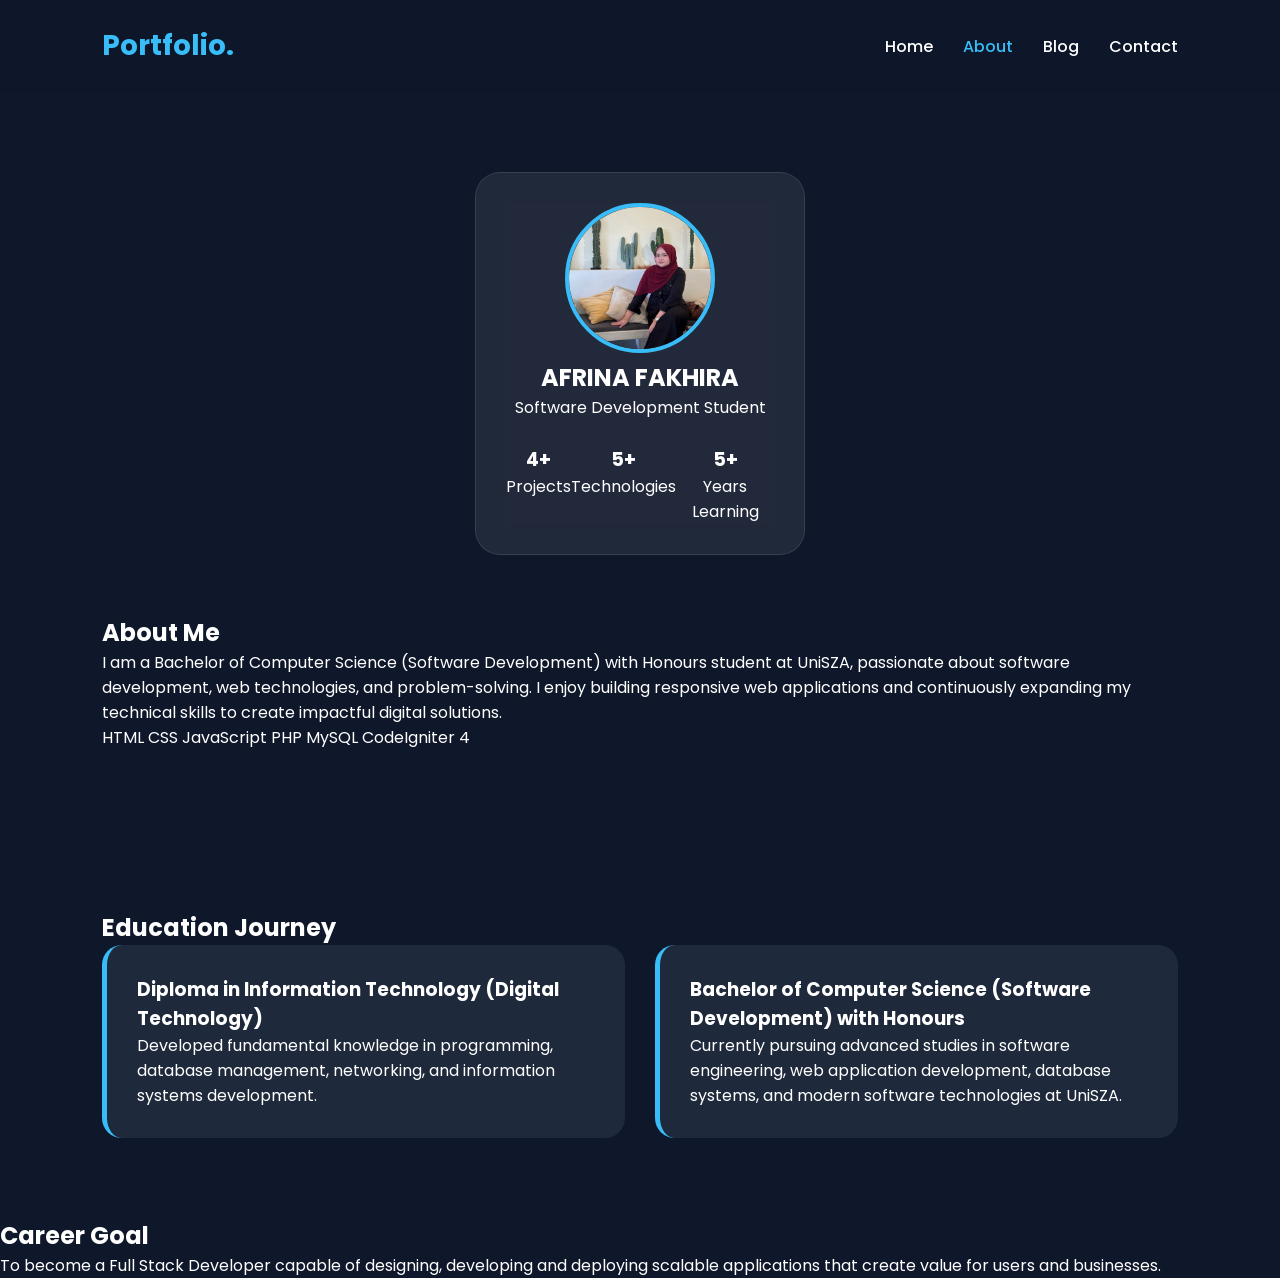
==== about.html @ d868dbea "Update about.html" ====
<!DOCTYPE html>
<html lang="en">
<head>
<meta charset="UTF-8">
<meta name="viewport" content="width=device-width, initial-scale=1.0">
<title>About Me</title>

<link rel="stylesheet" href="css/style.css">

<link href="https://fonts.googleapis.com/css2?family=Poppins:wght@300;400;500;600;700&display=swap" rel="stylesheet">

</head>
<body>

<nav class="navbar">
    <div class="logo">Portfolio.</div>

    <ul>
        <li><a href="index.html">Home</a></li>
        <li><a href="about.html" class="active">About</a></li>
        <li><a href="blog.html">Blog</a></li>
        <li><a href="contact.html">Contact</a></li>
    </ul>
</nav>

<section class="about-hero">

    <div class="profile-card">

        <img src="images/profile.jpg" alt="Profile">

        <h2>AFRINA FAKHIRA</h2>

        <span>Software Development Student</span>

        <div class="stats">

            <div>
                <h3>4+</h3>
                <p>Projects</p>
            </div>

            <div>
                <h3>5+</h3>
                <p>Technologies</p>
            </div>

            <div>
                <h3>5+</h3>
                <p>Years Learning</p>
            </div>

        </div>

    </div>

    <div class="about-content">

        <h1>About Me</h1>

        <p>
             I am a Bachelor of Computer Science (Software Development)
            with Honours student at UniSZA, passionate about software
            development, web technologies, and problem-solving. I enjoy
            building responsive web applications and continuously
            expanding my technical skills to create impactful digital
            solutions.
        </p>

        <div class="skills">

            <span>HTML</span>
            <span>CSS</span>
            <span>JavaScript</span>
            <span>PHP</span>
            <span>MySQL</span>
            <span>CodeIgniter 4</span>

        </div>

    </div>

</section>

<section class="journey">

    <h2>Education Journey</h2>

    <div class="timeline">

        <div class="timeline-item">
            <h3>Diploma in Information Technology (Digital Technology)</h3>
            <p>
                Developed fundamental knowledge in programming,
                database management, networking, and information
                systems development.
            </p>
        </div>

        <div class="timeline-item">
             <h3>Bachelor of Computer Science (Software Development) with Honours</h3>
            <p>
                Currently pursuing advanced studies in software
                engineering, web application development, database
                systems, and modern software technologies at UniSZA.
            </p>
        </div>

    </div>

</section>

<section class="goal-section">

    <div class="goal-card">

        <h2>Career Goal</h2>

        <p>
            To become a Full Stack Developer capable of designing,
            developing and deploying scalable applications that create
            value for users and businesses.
        </p>

    </div>

</section>
<script>
function toggleDarkMode() {
    document.body.classList.toggle("dark");
}
</script>
    <link rel="stylesheet" href="css/style.css">
</body>
</html>
---- css/style.css ----
/* =========================
   GLOBAL RESET
========================= */
*{
    margin:0;
    padding:0;
    box-sizing:border-box;
    font-family:'Poppins',sans-serif;
}

html{
    scroll-behavior:smooth;
}

body{
    background:#0f172a;
    color:white;
    min-height:100vh;
    transition: all 0.3s ease;
}

/* =========================
   NAVBAR
========================= */
.navbar{
    display:flex;
    justify-content:space-between;
    align-items:center;
    padding:25px 8%;
    position:sticky;
    top:0;
    background:rgba(15,23,42,0.9);
    backdrop-filter:blur(10px);
    z-index:1000;
}

.logo{
    font-size:28px;
    font-weight:700;
    color:#38bdf8;
}

.navbar ul{
    display:flex;
    list-style:none;
    gap:30px;
    align-items:center;
}

.navbar ul li a{
    text-decoration:none;
    color:white;
    font-weight:500;
    transition:0.3s;
}

.navbar ul li a:hover,
.navbar ul li a.active{
    color:#38bdf8;
}

/* DARK BUTTON */
.dark-btn{
    background: none;
    border: none;
    color: white;
    font-size: 22px;
    cursor: pointer;
    transition: 0.3s;
}

.dark-btn:hover{
    transform: scale(1.2);
    color: #38bdf8;
}

/* =========================
   HERO SECTION
========================= */
.hero-section{
    min-height:90vh;
    display:flex;
    justify-content:center;
    align-items:center;
    gap:80px;
    padding:0 8%;
    flex-wrap:wrap;
}

.hero-content{
    max-width:650px;
}

.tagline{
    display:inline-block;
    padding:10px 20px;
    background:#1e293b;
    border:1px solid #38bdf8;
    border-radius:30px;
    margin-bottom:20px;
}

.hero-content h1{
    font-size:65px;
    line-height:1.2;
    margin-bottom:20px;
}

.hero-content p{
    color:#cbd5e1;
    line-height:1.8;
    font-size:18px;
}

.hero-buttons{
    margin-top:30px;
}

.hero-image img{
    width:350px;
    height:350px;
    object-fit:cover;
    border-radius:50%;
    border:5px solid #38bdf8;
    box-shadow:0 0 40px rgba(56,189,248,.4);
}

/* BUTTONS */
.btn{
    display:inline-block;
    padding:12px 30px;
    background:#38bdf8;
    color:#0f172a;
    border-radius:30px;
    text-decoration:none;
    font-weight:600;
    transition:0.3s;
}

.btn:hover{
    transform:translateY(-3px);
}

.btn-outline{
    display:inline-block;
    padding:12px 30px;
    border:2px solid #38bdf8;
    border-radius:30px;
    color:white;
    text-decoration:none;
    margin-left:15px;
    transition:.3s;
}

.btn-outline:hover{
    background:#38bdf8;
    color:#0f172a;
}

/* =========================
   STATS
========================= */
.stats-section{
    padding:60px 8%;
    display:grid;
    grid-template-columns:repeat(auto-fit,minmax(250px,1fr));
    gap:25px;
}

.stat-box{
    background:#1e293b;
    padding:35px;
    text-align:center;
    border-radius:20px;
}

.stat-box h2{
    font-size:40px;
    color:#38bdf8;
}

/* =========================
   FEATURE
========================= */
.featured-section{
    padding:80px 8%;
}

.featured-section h2{
    text-align:center;
    margin-bottom:50px;
    font-size:40px;
}

.feature-grid{
    display:grid;
    grid-template-columns:repeat(auto-fit,minmax(280px,1fr));
    gap:25px;
}

.feature-card{
    background:#1e293b;
    padding:30px;
    border-radius:20px;
    transition:.3s;
}

.feature-card:hover{
    transform:translateY(-10px);
}

.feature-card h3{
    color:#38bdf8;
    margin-bottom:15px;
}

/* =========================
   PROJECT
========================= */
.project-preview{
    padding:80px 8%;
}

.project-preview h2{
    text-align:center;
    margin-bottom:40px;
}

.project-card{
    max-width:900px;
    margin:auto;
    background:linear-gradient(135deg,#0ea5e9,#2563eb);
    padding:40px;
    border-radius:25px;
    text-align:center;
}

/* =========================
   ABOUT PAGE
========================= */
.about-hero{
    min-height:80vh;
    display:flex;
    justify-content:center;
    align-items:center;
    gap:60px;
    padding:80px 8%;
    flex-wrap:wrap;
}

.profile-card{
    width:330px;
    background:rgba(255,255,255,0.08);
    border:1px solid rgba(255,255,255,0.1);
    backdrop-filter:blur(15px);
    border-radius:25px;
    padding:30px;
    text-align:center;
}

.profile-card img{
    width:150px;
    height:150px;
    border-radius:50%;
    object-fit:cover;
    border:4px solid #38bdf8;
}

.stats{
    display:flex;
    justify-content:space-between;
    margin-top:25px;
}

/* =========================
   JOURNEY
========================= */
.journey{
    padding:80px 8%;
}

.timeline{
    display:grid;
    grid-template-columns:repeat(auto-fit,minmax(300px,1fr));
    gap:30px;
}

.timeline-item{
    background:#1e293b;
    padding:30px;
    border-radius:20px;
    border-left:5px solid #38bdf8;
    transition:0.3s;
}

.timeline-item:hover{
    transform:translateY(-10px);
}

/* =========================
   BLOG
========================= */
.post{
    background:#1e293b;
    padding:30px;
    border-radius:20px;
    margin:20px auto;
    max-width:900px;
    transition:0.3s;
}

.post:hover{
    transform:translateY(-10px);
}

/* =========================
   CONTACT
========================= */
.contact-form-container form{
    background:#1e293b;
    padding:40px;
    border-radius:25px;
}

/* =========================
   MOBILE
========================= */
@media(max-width:768px){

    .hero-content h1{
        font-size:40px;
    }

    .navbar{
        flex-direction:column;
        gap:20px;
    }

    .navbar ul{
        flex-wrap:wrap;
        justify-content:center;
    }
}

/* =========================
   DARK MODE
========================= */
body.dark{
    background-color:#121212;
    color:white;
}

body.dark a{
    color:#4da3ff;
}

body.dark .navbar{
    background:rgba(0,0,0,0.8);
}

body.dark .tagline{
    background:#1a1a1a;
    border-color:#4da3ff;
}

body.dark .stat-box,
body.dark .feature-card,
body.dark .project-card,
body.dark .timeline-item,
body.dark .post,
body.dark .profile-card,
body.dark .contact-form-container form{
    background:#1e1e1e;
    color:white;
}

body.dark .btn{
    background:#4da3ff;
    color:#0f172a;
}

body.dark .btn-outline{
    border-color:#4da3ff;
    color:white;
}

body.dark .btn-outline:hover{
    background:#4da3ff;
    color:black;
}
---- css/style.css ----
/* =========================
   GLOBAL RESET
========================= */
*{
    margin:0;
    padding:0;
    box-sizing:border-box;
    font-family:'Poppins',sans-serif;
}

html{
    scroll-behavior:smooth;
}

body{
    background:#0f172a;
    color:white;
    min-height:100vh;
    transition: all 0.3s ease;
}

/* =========================
   NAVBAR
========================= */
.navbar{
    display:flex;
    justify-content:space-between;
    align-items:center;
    padding:25px 8%;
    position:sticky;
    top:0;
    background:rgba(15,23,42,0.9);
    backdrop-filter:blur(10px);
    z-index:1000;
}

.logo{
    font-size:28px;
    font-weight:700;
    color:#38bdf8;
}

.navbar ul{
    display:flex;
    list-style:none;
    gap:30px;
    align-items:center;
}

.navbar ul li a{
    text-decoration:none;
    color:white;
    font-weight:500;
    transition:0.3s;
}

.navbar ul li a:hover,
.navbar ul li a.active{
    color:#38bdf8;
}

/* DARK BUTTON */
.dark-btn{
    background: none;
    border: none;
    color: white;
    font-size: 22px;
    cursor: pointer;
    transition: 0.3s;
}

.dark-btn:hover{
    transform: scale(1.2);
    color: #38bdf8;
}

/* =========================
   HERO SECTION
========================= */
.hero-section{
    min-height:90vh;
    display:flex;
    justify-content:center;
    align-items:center;
    gap:80px;
    padding:0 8%;
    flex-wrap:wrap;
}

.hero-content{
    max-width:650px;
}

.tagline{
    display:inline-block;
    padding:10px 20px;
    background:#1e293b;
    border:1px solid #38bdf8;
    border-radius:30px;
    margin-bottom:20px;
}

.hero-content h1{
    font-size:65px;
    line-height:1.2;
    margin-bottom:20px;
}

.hero-content p{
    color:#cbd5e1;
    line-height:1.8;
    font-size:18px;
}

.hero-buttons{
    margin-top:30px;
}

.hero-image img{
    width:350px;
    height:350px;
    object-fit:cover;
    border-radius:50%;
    border:5px solid #38bdf8;
    box-shadow:0 0 40px rgba(56,189,248,.4);
}

/* BUTTONS */
.btn{
    display:inline-block;
    padding:12px 30px;
    background:#38bdf8;
    color:#0f172a;
    border-radius:30px;
    text-decoration:none;
    font-weight:600;
    transition:0.3s;
}

.btn:hover{
    transform:translateY(-3px);
}

.btn-outline{
    display:inline-block;
    padding:12px 30px;
    border:2px solid #38bdf8;
    border-radius:30px;
    color:white;
    text-decoration:none;
    margin-left:15px;
    transition:.3s;
}

.btn-outline:hover{
    background:#38bdf8;
    color:#0f172a;
}

/* =========================
   STATS
========================= */
.stats-section{
    padding:60px 8%;
    display:grid;
    grid-template-columns:repeat(auto-fit,minmax(250px,1fr));
    gap:25px;
}

.stat-box{
    background:#1e293b;
    padding:35px;
    text-align:center;
    border-radius:20px;
}

.stat-box h2{
    font-size:40px;
    color:#38bdf8;
}

/* =========================
   FEATURE
========================= */
.featured-section{
    padding:80px 8%;
}

.featured-section h2{
    text-align:center;
    margin-bottom:50px;
    font-size:40px;
}

.feature-grid{
    display:grid;
    grid-template-columns:repeat(auto-fit,minmax(280px,1fr));
    gap:25px;
}

.feature-card{
    background:#1e293b;
    padding:30px;
    border-radius:20px;
    transition:.3s;
}

.feature-card:hover{
    transform:translateY(-10px);
}

.feature-card h3{
    color:#38bdf8;
    margin-bottom:15px;
}

/* =========================
   PROJECT
========================= */
.project-preview{
    padding:80px 8%;
}

.project-preview h2{
    text-align:center;
    margin-bottom:40px;
}

.project-card{
    max-width:900px;
    margin:auto;
    background:linear-gradient(135deg,#0ea5e9,#2563eb);
    padding:40px;
    border-radius:25px;
    text-align:center;
}

/* =========================
   ABOUT PAGE
========================= */
.about-hero{
    min-height:80vh;
    display:flex;
    justify-content:center;
    align-items:center;
    gap:60px;
    padding:80px 8%;
    flex-wrap:wrap;
}

.profile-card{
    width:330px;
    background:rgba(255,255,255,0.08);
    border:1px solid rgba(255,255,255,0.1);
    backdrop-filter:blur(15px);
    border-radius:25px;
    padding:30px;
    text-align:center;
}

.profile-card img{
    width:150px;
    height:150px;
    border-radius:50%;
    object-fit:cover;
    border:4px solid #38bdf8;
}

.stats{
    display:flex;
    justify-content:space-between;
    margin-top:25px;
}

/* =========================
   JOURNEY
========================= */
.journey{
    padding:80px 8%;
}

.timeline{
    display:grid;
    grid-template-columns:repeat(auto-fit,minmax(300px,1fr));
    gap:30px;
}

.timeline-item{
    background:#1e293b;
    padding:30px;
    border-radius:20px;
    border-left:5px solid #38bdf8;
    transition:0.3s;
}

.timeline-item:hover{
    transform:translateY(-10px);
}

/* =========================
   BLOG
========================= */
.post{
    background:#1e293b;
    padding:30px;
    border-radius:20px;
    margin:20px auto;
    max-width:900px;
    transition:0.3s;
}

.post:hover{
    transform:translateY(-10px);
}

/* =========================
   CONTACT
========================= */
.contact-form-container form{
    background:#1e293b;
    padding:40px;
    border-radius:25px;
}

/* =========================
   MOBILE
========================= */
@media(max-width:768px){

    .hero-content h1{
        font-size:40px;
    }

    .navbar{
        flex-direction:column;
        gap:20px;
    }

    .navbar ul{
        flex-wrap:wrap;
        justify-content:center;
    }
}

/* =========================
   DARK MODE
========================= */
body.dark{
    background-color:#121212;
    color:white;
}

body.dark a{
    color:#4da3ff;
}

body.dark .navbar{
    background:rgba(0,0,0,0.8);
}

body.dark .tagline{
    background:#1a1a1a;
    border-color:#4da3ff;
}

body.dark .stat-box,
body.dark .feature-card,
body.dark .project-card,
body.dark .timeline-item,
body.dark .post,
body.dark .profile-card,
body.dark .contact-form-container form{
    background:#1e1e1e;
    color:white;
}

body.dark .btn{
    background:#4da3ff;
    color:#0f172a;
}

body.dark .btn-outline{
    border-color:#4da3ff;
    color:white;
}

body.dark .btn-outline:hover{
    background:#4da3ff;
    color:black;
}
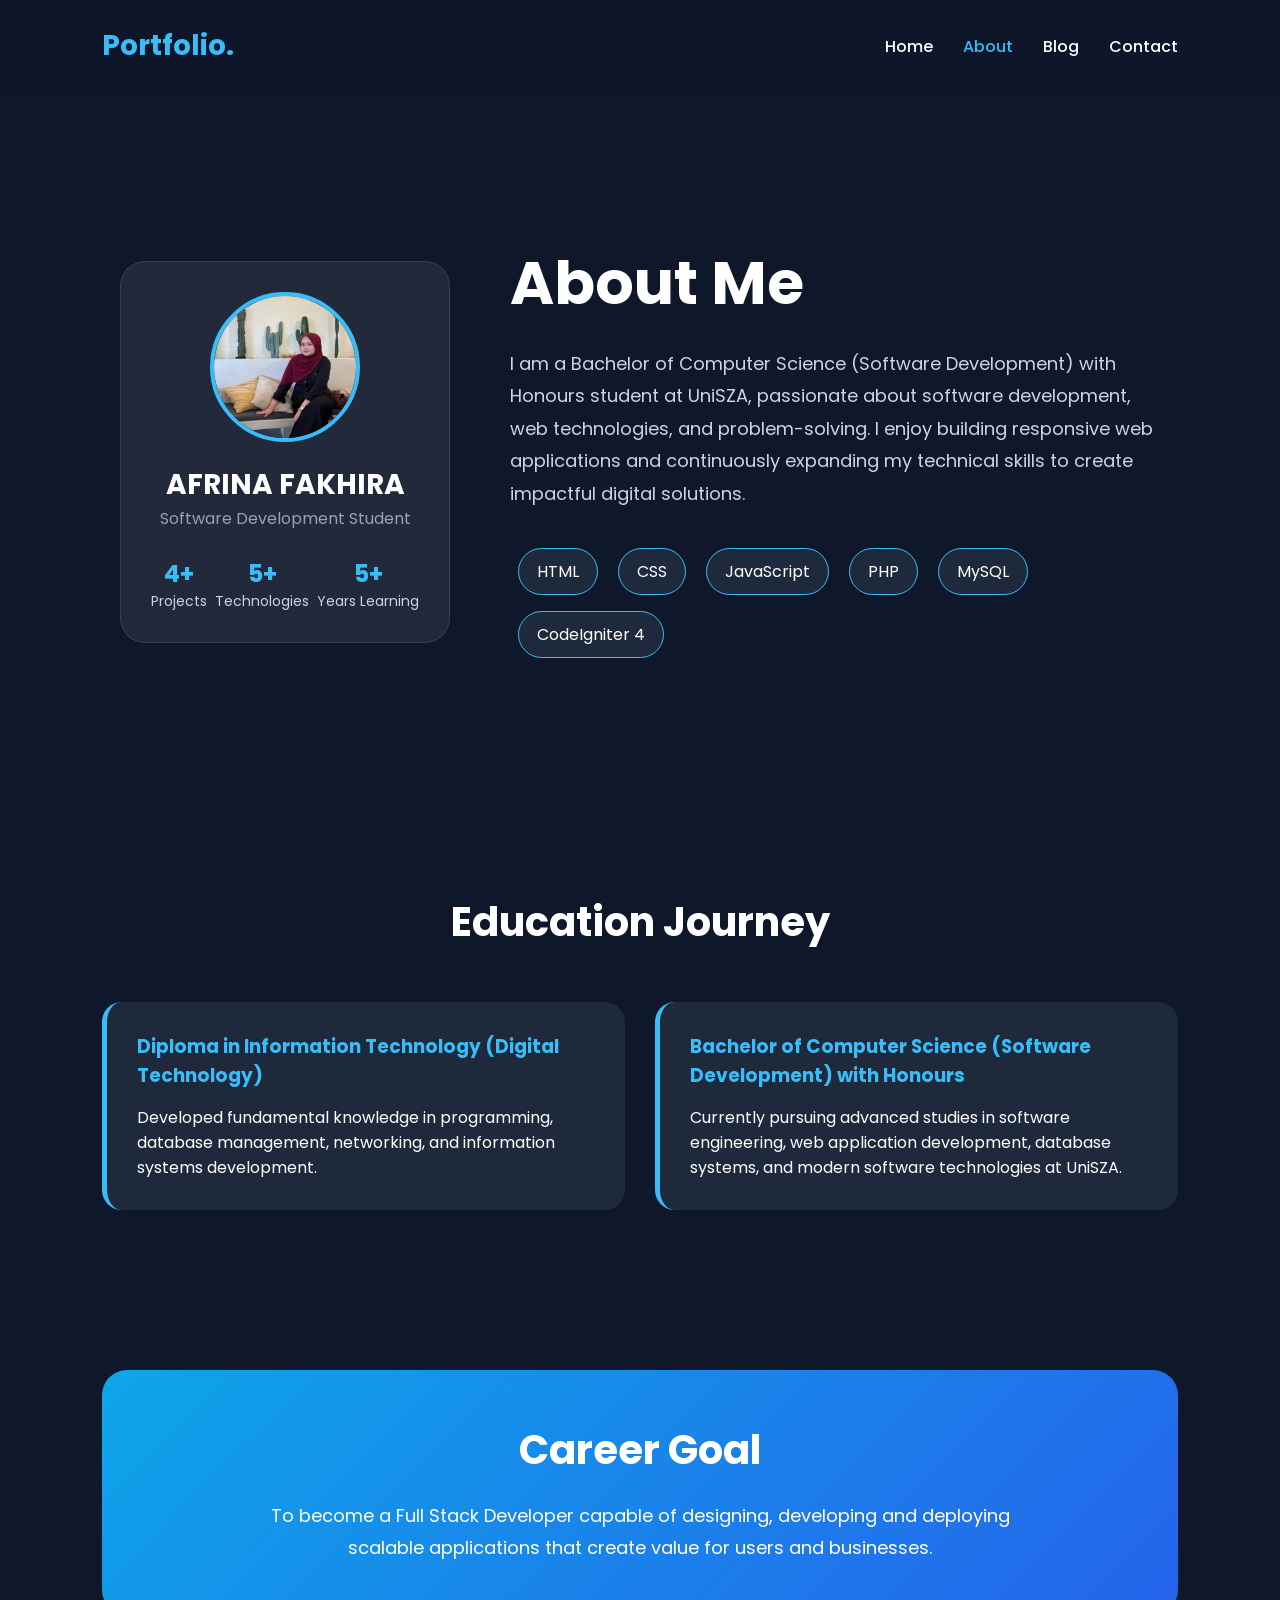
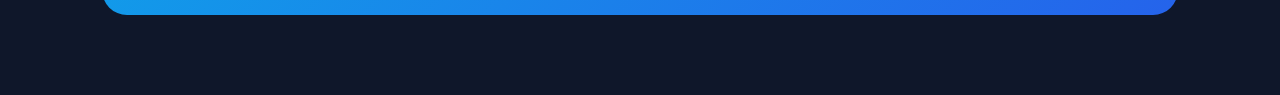
==== commit 6b699f3e: "Update about.html" ====
--- a/about.html
+++ b/about.html
@@ -125,11 +125,6 @@
     </div>
 
 </section>
-<script>
-function toggleDarkMode() {
-    document.body.classList.toggle("dark");
-}
-</script>
-    <link rel="stylesheet" href="css/style.css">
+
 </body>
 </html>
--- a/css/style.css
+++ b/css/style.css
@@ -1,6 +1,146 @@
-/* =========================
-   GLOBAL RESET
-========================= */
+.hero-section{
+    min-height:90vh;
+    display:flex;
+    justify-content:center;
+    align-items:center;
+    gap:80px;
+    padding:0 8%;
+    flex-wrap:wrap;
+}
+
+.hero-content{
+    max-width:650px;
+}
+
+.tagline{
+    display:inline-block;
+    padding:10px 20px;
+    background:#1e293b;
+    border:1px solid #38bdf8;
+    border-radius:30px;
+    margin-bottom:20px;
+}
+
+.hero-content h1{
+    font-size:65px;
+    line-height:1.2;
+    margin-bottom:20px;
+}
+
+.hero-content p{
+    color:#cbd5e1;
+    line-height:1.8;
+    font-size:18px;
+}
+
+.hero-buttons{
+    margin-top:30px;
+}
+
+.hero-image img{
+    width:350px;
+    height:350px;
+    object-fit:cover;
+    border-radius:50%;
+    border:5px solid #38bdf8;
+    box-shadow:0 0 40px rgba(56,189,248,.4);
+}
+
+.btn-outline{
+    display:inline-block;
+    padding:12px 30px;
+    border:2px solid #38bdf8;
+    border-radius:30px;
+    color:white;
+    text-decoration:none;
+    margin-left:15px;
+    transition:.3s;
+}
+
+.btn-outline:hover{
+    background:#38bdf8;
+    color:#0f172a;
+}
+
+.stats-section{
+    padding:60px 8%;
+    display:grid;
+    grid-template-columns:repeat(auto-fit,minmax(250px,1fr));
+    gap:25px;
+}
+
+.stat-box{
+    background:#1e293b;
+    padding:35px;
+    text-align:center;
+    border-radius:20px;
+}
+
+.stat-box h2{
+    font-size:40px;
+    color:#38bdf8;
+}
+
+.featured-section{
+    padding:80px 8%;
+}
+
+.featured-section h2{
+    text-align:center;
+    margin-bottom:50px;
+    font-size:40px;
+}
+
+.feature-grid{
+    display:grid;
+    grid-template-columns:repeat(auto-fit,minmax(280px,1fr));
+    gap:25px;
+}
+
+.feature-card{
+    background:#1e293b;
+    padding:30px;
+    border-radius:20px;
+    transition:.3s;
+}
+
+.feature-card:hover{
+    transform:translateY(-10px);
+}
+
+.feature-card h3{
+    color:#38bdf8;
+    margin-bottom:15px;
+}
+
+.project-preview{
+    padding:80px 8%;
+}
+
+.project-preview h2{
+    text-align:center;
+    margin-bottom:40px;
+}
+
+.project-card{
+    max-width:900px;
+    margin:auto;
+    background:linear-gradient(
+        135deg,
+        #0ea5e9,
+        #2563eb
+    );
+    padding:40px;
+    border-radius:25px;
+    text-align:center;
+}
+
+.project-card h3{
+    margin-bottom:20px;
+    font-size:30px;
+}
+
+
 *{
     margin:0;
     padding:0;
@@ -16,12 +156,10 @@
     background:#0f172a;
     color:white;
     min-height:100vh;
-    transition: all 0.3s ease;
-}
-
-/* =========================
-   NAVBAR
-========================= */
+}
+
+/* NAVBAR */
+
 .navbar{
     display:flex;
     justify-content:space-between;
@@ -44,7 +182,6 @@
     display:flex;
     list-style:none;
     gap:30px;
-    align-items:center;
 }
 
 .navbar ul li a{
@@ -59,73 +196,169 @@
     color:#38bdf8;
 }
 
-/* DARK BUTTON */
-.dark-btn{
-    background: none;
-    border: none;
-    color: white;
-    font-size: 22px;
-    cursor: pointer;
-    transition: 0.3s;
-}
-
-.dark-btn:hover{
-    transform: scale(1.2);
-    color: #38bdf8;
-}
-
-/* =========================
-   HERO SECTION
-========================= */
-.hero-section{
-    min-height:90vh;
+/* ABOUT HERO */
+
+.about-hero{
+    min-height:80vh;
     display:flex;
     justify-content:center;
     align-items:center;
-    gap:80px;
-    padding:0 8%;
+    gap:60px;
+    padding:80px 8%;
     flex-wrap:wrap;
 }
 
-.hero-content{
+.profile-card{
+    width:330px;
+    background:rgba(255,255,255,0.08);
+    border:1px solid rgba(255,255,255,0.1);
+    backdrop-filter:blur(15px);
+    border-radius:25px;
+    padding:30px;
+    text-align:center;
+    transition:0.4s;
+}
+
+.profile-card:hover{
+    transform:translateY(-10px);
+}
+
+.profile-card img{
+    width:150px;
+    height:150px;
+    border-radius:50%;
+    object-fit:cover;
+    border:4px solid #38bdf8;
+}
+
+.profile-card h2{
+    margin-top:15px;
+    font-size:28px;
+}
+
+.profile-card span{
+    color:#94a3b8;
+}
+
+.stats{
+    display:flex;
+    justify-content:space-between;
+    margin-top:25px;
+}
+
+.stats h3{
+    color:#38bdf8;
+    font-size:24px;
+}
+
+.stats p{
+    font-size:14px;
+    color:#cbd5e1;
+}
+
+/* ABOUT CONTENT */
+
+.about-content{
     max-width:650px;
 }
 
-.tagline{
+.about-content h1{
+    font-size:60px;
+    margin-bottom:20px;
+}
+
+.about-content p{
+    line-height:1.8;
+    color:#cbd5e1;
+    font-size:18px;
+}
+
+.skills{
+    margin-top:30px;
+}
+
+.skills span{
     display:inline-block;
-    padding:10px 20px;
-    background:#1e293b;
+    padding:10px 18px;
+    margin:8px;
+    border-radius:30px;
     border:1px solid #38bdf8;
-    border-radius:30px;
-    margin-bottom:20px;
-}
-
-.hero-content h1{
-    font-size:65px;
-    line-height:1.2;
-    margin-bottom:20px;
-}
-
-.hero-content p{
-    color:#cbd5e1;
+    background:#1e293b;
+    transition:0.3s;
+}
+
+.skills span:hover{
+    background:#38bdf8;
+    color:#0f172a;
+}
+
+/* EDUCATION */
+
+.journey{
+    padding:80px 8%;
+}
+
+.journey h2{
+    text-align:center;
+    margin-bottom:50px;
+    font-size:40px;
+}
+
+.timeline{
+    display:grid;
+    grid-template-columns:repeat(auto-fit,minmax(300px,1fr));
+    gap:30px;
+}
+
+.timeline-item{
+    background:#1e293b;
+    padding:30px;
+    border-radius:20px;
+    transition:0.4s;
+    border-left:5px solid #38bdf8;
+}
+
+.timeline-item:hover{
+    transform:translateY(-10px);
+}
+
+.timeline-item h3{
+    margin-bottom:15px;
+    color:#38bdf8;
+}
+
+/* CAREER GOAL */
+
+.goal-section{
+    padding:80px 8%;
+}
+
+.goal-card{
+    background:linear-gradient(
+        135deg,
+        #0ea5e9,
+        #2563eb
+    );
+
+    padding:50px;
+    border-radius:25px;
+    text-align:center;
+}
+
+.goal-card h2{
+    font-size:40px;
+    margin-bottom:20px;
+}
+
+.goal-card p{
+    max-width:800px;
+    margin:auto;
     line-height:1.8;
     font-size:18px;
 }
 
-.hero-buttons{
-    margin-top:30px;
-}
-
-.hero-image img{
-    width:350px;
-    height:350px;
-    object-fit:cover;
-    border-radius:50%;
-    border:5px solid #38bdf8;
-    box-shadow:0 0 40px rgba(56,189,248,.4);
-}
-
-/* BUTTONS */
+/* BUTTON */
+
 .btn{
     display:inline-block;
     padding:12px 30px;
@@ -141,195 +374,63 @@
     transform:translateY(-3px);
 }
 
-.btn-outline{
-    display:inline-block;
-    padding:12px 30px;
-    border:2px solid #38bdf8;
-    border-radius:30px;
+/* CONTACT FORM */
+
+form{
+    max-width:600px;
+    margin:auto;
+    padding:30px;
+}
+
+input,
+textarea{
+    width:100%;
+    padding:15px;
+    margin-bottom:15px;
+    border:none;
+    border-radius:10px;
+    background:#1e293b;
     color:white;
-    text-decoration:none;
-    margin-left:15px;
-    transition:.3s;
-}
-
-.btn-outline:hover{
+}
+
+textarea{
+    resize:none;
+    height:150px;
+}
+
+button{
+    padding:15px 30px;
+    border:none;
+    border-radius:10px;
     background:#38bdf8;
     color:#0f172a;
-}
-
-/* =========================
-   STATS
-========================= */
-.stats-section{
-    padding:60px 8%;
-    display:grid;
-    grid-template-columns:repeat(auto-fit,minmax(250px,1fr));
-    gap:25px;
-}
-
-.stat-box{
-    background:#1e293b;
-    padding:35px;
-    text-align:center;
-    border-radius:20px;
-}
-
-.stat-box h2{
-    font-size:40px;
-    color:#38bdf8;
-}
-
-/* =========================
-   FEATURE
-========================= */
-.featured-section{
-    padding:80px 8%;
-}
-
-.featured-section h2{
-    text-align:center;
-    margin-bottom:50px;
-    font-size:40px;
-}
-
-.feature-grid{
-    display:grid;
-    grid-template-columns:repeat(auto-fit,minmax(280px,1fr));
-    gap:25px;
-}
-
-.feature-card{
-    background:#1e293b;
+    cursor:pointer;
+    font-weight:bold;
+}
+
+/* BLOG POSTS */
+
+.post{
+    background:#1e293b;
+    margin:20px auto;
+    max-width:900px;
     padding:30px;
     border-radius:20px;
-    transition:.3s;
-}
-
-.feature-card:hover{
-    transform:translateY(-10px);
-}
-
-.feature-card h3{
-    color:#38bdf8;
-    margin-bottom:15px;
-}
-
-/* =========================
-   PROJECT
-========================= */
-.project-preview{
-    padding:80px 8%;
-}
-
-.project-preview h2{
-    text-align:center;
-    margin-bottom:40px;
-}
-
-.project-card{
-    max-width:900px;
-    margin:auto;
-    background:linear-gradient(135deg,#0ea5e9,#2563eb);
-    padding:40px;
-    border-radius:25px;
-    text-align:center;
-}
-
-/* =========================
-   ABOUT PAGE
-========================= */
-.about-hero{
-    min-height:80vh;
-    display:flex;
-    justify-content:center;
-    align-items:center;
-    gap:60px;
-    padding:80px 8%;
-    flex-wrap:wrap;
-}
-
-.profile-card{
-    width:330px;
-    background:rgba(255,255,255,0.08);
-    border:1px solid rgba(255,255,255,0.1);
-    backdrop-filter:blur(15px);
-    border-radius:25px;
-    padding:30px;
-    text-align:center;
-}
-
-.profile-card img{
-    width:150px;
-    height:150px;
-    border-radius:50%;
-    object-fit:cover;
-    border:4px solid #38bdf8;
-}
-
-.stats{
-    display:flex;
-    justify-content:space-between;
-    margin-top:25px;
-}
-
-/* =========================
-   JOURNEY
-========================= */
-.journey{
-    padding:80px 8%;
-}
-
-.timeline{
-    display:grid;
-    grid-template-columns:repeat(auto-fit,minmax(300px,1fr));
-    gap:30px;
-}
-
-.timeline-item{
-    background:#1e293b;
-    padding:30px;
-    border-radius:20px;
-    border-left:5px solid #38bdf8;
     transition:0.3s;
 }
 
-.timeline-item:hover{
-    transform:translateY(-10px);
-}
-
-/* =========================
-   BLOG
-========================= */
-.post{
-    background:#1e293b;
-    padding:30px;
-    border-radius:20px;
-    margin:20px auto;
-    max-width:900px;
-    transition:0.3s;
-}
-
 .post:hover{
-    transform:translateY(-10px);
-}
-
-/* =========================
-   CONTACT
-========================= */
-.contact-form-container form{
-    background:#1e293b;
-    padding:40px;
-    border-radius:25px;
-}
-
-/* =========================
-   MOBILE
-========================= */
+    transform:translateY(-5px);
+}
+
+.post h2{
+    color:#38bdf8;
+    margin-bottom:10px;
+}
+
+/* MOBILE */
+
 @media(max-width:768px){
-
-    .hero-content h1{
-        font-size:40px;
-    }
 
     .navbar{
         flex-direction:column;
@@ -340,51 +441,243 @@
         flex-wrap:wrap;
         justify-content:center;
     }
-}
-
-/* =========================
-   DARK MODE
-========================= */
-body.dark{
-    background-color:#121212;
+
+    .about-content{
+        text-align:center;
+    }
+
+    .about-content h1{
+        font-size:42px;
+    }
+
+    .goal-card h2{
+        font-size:30px;
+    }
+
+    .stats{
+        gap:15px;
+    }
+}
+
+/* BLOG HERO */
+
+.blog-hero{
+    padding:100px 8% 60px;
+    text-align:center;
+}
+
+.blog-hero h1{
+    font-size:60px;
+    margin-bottom:20px;
+}
+
+.blog-hero p{
+    color:#cbd5e1;
+    max-width:700px;
+    margin:auto;
+    line-height:1.8;
+}
+
+.blog-hero input{
+    max-width:500px;
+    width:100%;
+    margin-top:30px;
+}
+
+/* BLOG POSTS */
+
+.blog-container{
+    padding:30px 8% 80px;
+    display:grid;
+    grid-template-columns:
+    repeat(auto-fit,minmax(320px,1fr));
+    gap:30px;
+}
+
+.post{
+    background:#1e293b;
+    padding:30px;
+    border-radius:20px;
+    transition:.4s;
+    border:1px solid rgba(255,255,255,.05);
+}
+
+.post:hover{
+    transform:translateY(-10px);
+}
+
+.blog-tag{
+    display:inline-block;
+    background:#38bdf8;
+    color:#0f172a;
+    padding:8px 15px;
+    border-radius:30px;
+    font-size:13px;
+    font-weight:600;
+}
+
+.post h2{
+    margin:20px 0;
     color:white;
 }
 
-body.dark a{
-    color:#4da3ff;
-}
-
-body.dark .navbar{
-    background:rgba(0,0,0,0.8);
-}
-
-body.dark .tagline{
-    background:#1a1a1a;
-    border-color:#4da3ff;
-}
-
-body.dark .stat-box,
-body.dark .feature-card,
-body.dark .project-card,
-body.dark .timeline-item,
-body.dark .post,
-body.dark .profile-card,
-body.dark .contact-form-container form{
-    background:#1e1e1e;
+.post p{
+    color:#cbd5e1;
+    line-height:1.8;
+}
+
+.blog-footer{
+    margin-top:25px;
+    display:flex;
+    justify-content:space-between;
+    align-items:center;
+}
+
+.blog-footer span{
+    color:#94a3b8;
+}
+
+.blog-footer a{
+    color:#38bdf8;
+    text-decoration:none;
+}
+
+/* NEWSLETTER */
+
+.newsletter{
+    padding:80px 8%;
+    text-align:center;
+}
+
+.newsletter h2{
+    font-size:40px;
+    margin-bottom:20px;
+}
+
+.newsletter p{
+    color:#cbd5e1;
+    margin-bottom:25px;
+}
+
+.newsletter button{
+    background:#38bdf8;
+    color:#0f172a;
+    padding:15px 35px;
+    border:none;
+    border-radius:30px;
+    cursor:pointer;
+    font-weight:600;
+}
+
+/* CONTACT PAGE */
+
+.contact-section{
+    min-height:85vh;
+    padding:80px 8%;
+    display:flex;
+    gap:50px;
+    align-items:center;
+    justify-content:center;
+    flex-wrap:wrap;
+}
+
+.contact-info{
+    flex:1;
+    min-width:350px;
+}
+
+.contact-info h1{
+    font-size:60px;
+    margin-bottom:20px;
+}
+
+.contact-info p{
+    color:#cbd5e1;
+    line-height:1.8;
+}
+
+.info-card{
+    margin-top:20px;
+    background:#1e293b;
+    padding:20px;
+    border-radius:15px;
+    transition:.3s;
+}
+
+.info-card:hover{
+    transform:translateY(-5px);
+}
+
+.info-card h3{
+    color:#38bdf8;
+    margin-bottom:10px;
+}
+
+.info-card a{
+    color:#38bdf8;
+    text-decoration:none;
+}
+
+.info-card a:hover{
+    text-decoration:underline;
+}
+
+.contact-form-container{
+    flex:1;
+    min-width:350px;
+}
+
+.contact-form-container form{
+    background:#1e293b;
+    padding:40px;
+    border-radius:25px;
+}
+
+.contact-form-container h2{
+    margin-bottom:25px;
+    text-align:center;
+}
+
+.contact-form-container input,
+.contact-form-container textarea{
+    width:100%;
+    background:#0f172a;
+    border:1px solid rgba(255,255,255,.1);
+    padding:15px;
+    margin-bottom:15px;
+    border-radius:12px;
     color:white;
 }
 
-body.dark .btn{
-    background:#4da3ff;
+.contact-form-container textarea{
+    height:150px;
+}
+
+.contact-form-container button{
+    width:100%;
+    background:#38bdf8;
     color:#0f172a;
-}
-
-body.dark .btn-outline{
-    border-color:#4da3ff;
-    color:white;
-}
-
-body.dark .btn-outline:hover{
-    background:#4da3ff;
-    color:black;
-}
+    padding:15px;
+    border:none;
+    border-radius:12px;
+    font-weight:600;
+    cursor:pointer;
+    transition:.3s;
+}
+
+.contact-form-container button:hover{
+    transform:translateY(-3px);
+}
+
+@media(max-width:768px){
+
+    .contact-info h1{
+        font-size:40px;
+        text-align:center;
+    }
+
+    .contact-info{
+        text-align:center;
+    }
+
+}
